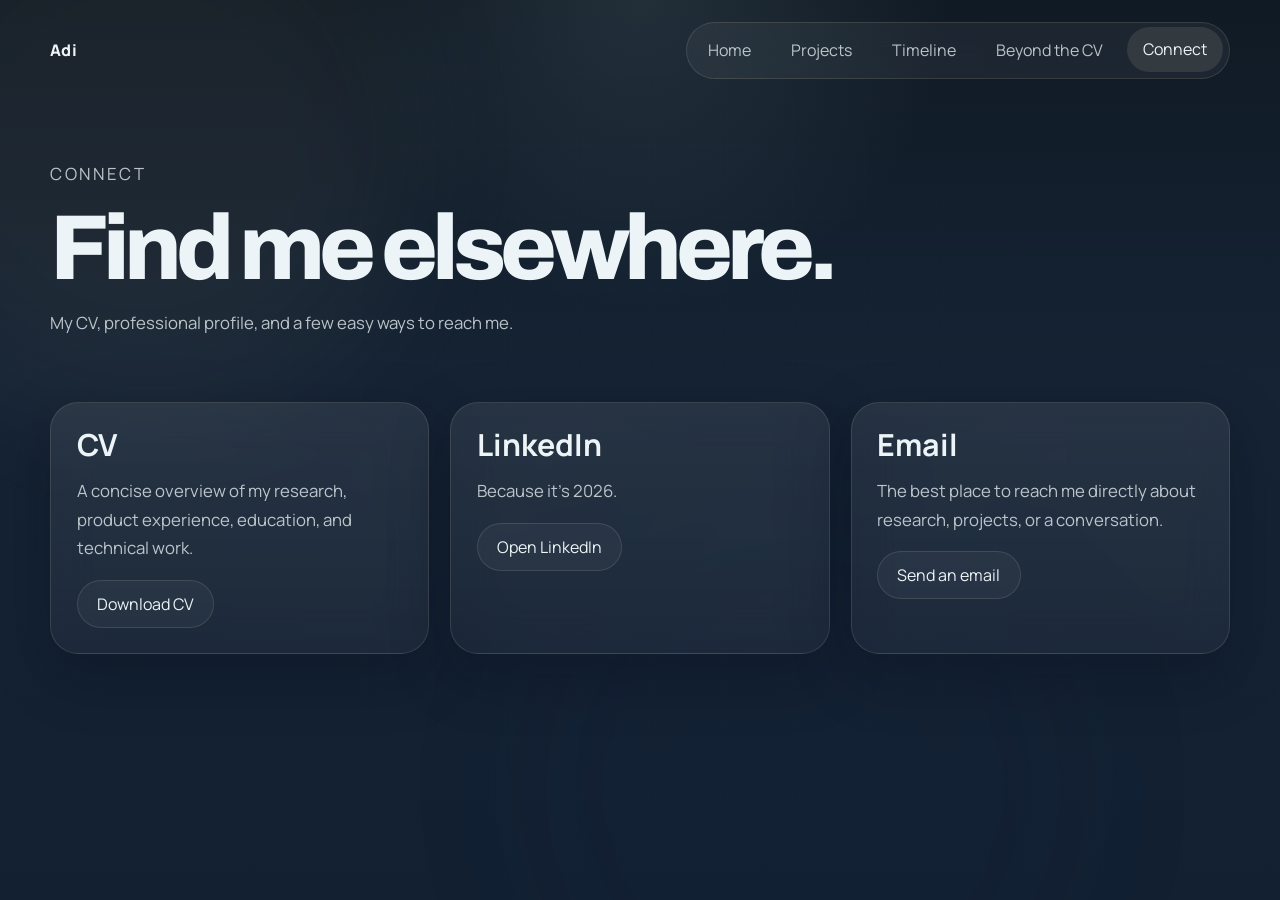
==== connect.html @ ae3ee663 "Updates to pages" ====
<!DOCTYPE html>
<html lang="en">
<head>
  <meta charset="UTF-8">
  <meta name="viewport" content="width=device-width, initial-scale=1.0">
  <title>Connect | Aditya Ravi</title>
  <meta name="description" content="Connect with Aditya Ravi and view his CV, LinkedIn, and other profiles.">
  <link rel="preconnect" href="https://fonts.googleapis.com">
  <link rel="preconnect" href="https://fonts.gstatic.com" crossorigin>
  <link href="https://fonts.googleapis.com/css2?family=Archivo:wght@600;700;800;900&family=Manrope:wght@400;500;700;800&display=swap" rel="stylesheet">
  <link rel="stylesheet" href="styles/site.css">
</head>
<body>
  <div class="background-orb orb-a"></div>
  <div class="background-orb orb-c"></div>
  <div class="background-grid"></div>

  <header class="site-header">
    <a class="wordmark" href="index.html">Adi</a>
    <nav class="site-nav">
      <a href="index.html">Home</a>
      <a href="projects.html">Projects</a>
      <a href="timeline.html">Timeline</a>
      <a href="sources.html">Beyond the CV</a>
      <a class="is-active" href="connect.html">Connect</a>
    </nav>
  </header>

  <main class="section-shell">
    <section class="page-intro">
      <p class="eyebrow">Connect</p>
      <h1>Find me elsewhere.</h1>
      <p>My CV, professional profile, and a few easy ways to reach me.</p>
    </section>

    <section class="sources-grid connect-grid">
      <article class="glass-card source-card">
        <h2>CV</h2>
        <p>A concise overview of my research, product experience, education, and technical work.</p>
        <a class="button button-secondary" href="assets/docs/Aditya-Ravi-CV.docx" download>Download CV</a>
      </article>

      <article class="glass-card source-card">
        <h2>LinkedIn</h2>
        <p>Because it's 2026.</p>
        <a class="button button-secondary" href="https://www.linkedin.com/in/adityaravi0407/" target="_blank" rel="noopener noreferrer">Open LinkedIn</a>
      </article>

      <article class="glass-card source-card">
        <h2>Email</h2>
        <p>The best place to reach me directly about research, projects, or a conversation.</p>
        <a class="button button-secondary" href="mailto:adityar0407@gmail.com">Send an email</a>
      </article>

    </section>
  </main>

  <script src="scripts/site.js"></script>
</body>
</html>
---- styles/site.css ----
:root {
  --cream: #f8ebc0;
  --mist: #8099a3;
  --slate: #5f7889;
  --deep: #284257;
  --navy: #1e284f;
  --ink: #edf4f7;
  --ink-muted: rgba(237, 244, 247, 0.76);
  --surface: rgba(18, 29, 41, 0.58);
  --surface-strong: rgba(13, 22, 32, 0.74);
  --border: rgba(248, 235, 192, 0.12);
  --shadow: 0 20px 60px rgba(7, 12, 18, 0.28);
  --max-width: 1180px;
}

* {
  box-sizing: border-box;
}

html {
  scroll-behavior: smooth;
}

body {
  margin: 0;
  min-height: 100vh;
  font-family: "Manrope", sans-serif;
  color: var(--ink);
  background:
    radial-gradient(circle at top, rgba(128, 153, 163, 0.16), transparent 28%),
    linear-gradient(180deg, #101a24 0%, #152334 42%, #122032 100%);
  overflow-x: hidden;
}

a {
  color: inherit;
  text-decoration: none;
}

.background-grid {
  position: fixed;
  inset: 0;
  background-image:
    linear-gradient(rgba(255, 255, 255, 0.035) 1px, transparent 1px),
    linear-gradient(90deg, rgba(255, 255, 255, 0.035) 1px, transparent 1px);
  background-size: 72px 72px;
  mask-image: radial-gradient(circle at center, black 42%, transparent 88%);
  opacity: 0.26;
  pointer-events: none;
}

.background-orb {
  position: fixed;
  width: 34rem;
  height: 34rem;
  border-radius: 50%;
  filter: blur(70px);
  opacity: 0.25;
  pointer-events: none;
  transform: translate3d(0, 0, 0);
  animation: drift 16s ease-in-out infinite alternate;
}

.orb-a {
  top: -8rem;
  left: -8rem;
  background: rgba(248, 235, 192, 0.2);
}

.orb-b {
  top: 24%;
  right: -10rem;
  background: rgba(95, 120, 137, 0.26);
  animation-duration: 20s;
}

.orb-c {
  bottom: -10rem;
  right: 16%;
  background: rgba(30, 40, 79, 0.36);
}

.orb-d {
  bottom: 8%;
  left: 8%;
  background: rgba(128, 153, 163, 0.2);
  animation-duration: 22s;
}

.site-header,
.site-footer,
.section-shell,
.timeline-shell {
  position: relative;
  z-index: 1;
}

.site-header {
  width: min(calc(100% - 2rem), var(--max-width));
  margin: 0 auto;
  padding: 1.35rem 0 0;
  display: flex;
  align-items: center;
  justify-content: space-between;
}

.wordmark {
  font-weight: 800;
  letter-spacing: 0.03em;
}

.site-nav {
  display: flex;
  gap: 0.5rem;
  padding: 0.35rem;
  border: 1px solid var(--border);
  background: rgba(255, 255, 255, 0.05);
  border-radius: 999px;
  backdrop-filter: blur(16px);
}

.site-nav a {
  padding: 0.7rem 1rem;
  border-radius: 999px;
  color: var(--ink-muted);
  transition: background 180ms ease, color 180ms ease, transform 180ms ease;
}

.site-nav a:hover,
.site-nav a.is-active {
  background: rgba(248, 235, 192, 0.1);
  color: var(--ink);
  transform: translateY(-1px);
}

.section-shell,
.timeline-shell {
  width: min(calc(100% - 2rem), var(--max-width));
  margin: 0 auto;
}

.hero {
  min-height: calc(100vh - 7rem);
  display: grid;
  grid-template-columns: 1.25fr 0.9fr;
  gap: 2rem;
  align-items: center;
  padding: 5rem 0 3rem;
}

.home-hero {
  position: relative;
  z-index: 1;
  min-height: 72vh;
  display: flex;
  align-items: flex-end;
  width: min(calc(100% - 2rem), var(--max-width));
  margin: 1.5rem auto 0;
  padding: 7rem 2.75rem 4rem;
  overflow: hidden;
  border: 1px solid var(--border);
  border-radius: 2rem;
  box-shadow: var(--shadow);
  isolation: isolate;
}

.home-hero-image,
.home-hero-shade {
  position: absolute;
  inset: 0;
  width: 100%;
  height: 100%;
}

.home-hero-image {
  z-index: -2;
  object-fit: cover;
  object-position: center 55%;
  opacity: 0.58;
  animation: photo-breathe 18s ease-in-out infinite alternate;
}

.home-hero-shade {
  z-index: -1;
  background:
    linear-gradient(90deg, rgba(10, 20, 31, 0.9) 0%, rgba(10, 20, 31, 0.65) 58%, rgba(10, 20, 31, 0.34) 100%),
    linear-gradient(0deg, rgba(10, 20, 31, 0.78), transparent 65%);
}

.home-hero-copy {
  max-width: 68rem;
}

.hero h1,
.home-hero h1,
.page-intro h1,
.timeline-hero h1 {
  margin: 0;
  font-family: "Obviously", "Archivo", sans-serif;
  font-weight: 800;
  font-size: clamp(3.2rem, 7.2vw, 6rem);
  line-height: 0.94;
  letter-spacing: -0.065em;
}

.home-hero h1 {
  max-width: 62rem;
  font-size: clamp(3.8rem, 8.2vw, 7.4rem);
}

.home-hero-intro {
  margin: 1.8rem 0 0;
  color: var(--ink-muted);
  font-size: clamp(1.2rem, 2vw, 1.55rem);
  line-height: 1.5;
}

.home-about {
  display: grid;
  grid-template-columns: minmax(0, 1.25fr) minmax(20rem, 0.75fr);
  gap: 2.5rem;
  align-items: start;
  padding: 2rem 0 5rem;
}

.home-bio {
  max-width: 47rem;
}

.home-bio p {
  margin: 0 0 1.35rem;
  color: var(--ink-muted);
  font-size: 1.08rem;
  line-height: 1.8;
}

.home-bio p:first-child {
  color: var(--ink);
  font-size: 1.2rem;
}

.home-about .hero-panel {
  position: sticky;
  top: 2rem;
}

.hero-text,
.page-intro p,
.timeline-hero p,
.feature-card p,
.project-card p,
.source-card p,
.spotlight-copy p {
  color: var(--ink-muted);
  font-size: 1.05rem;
  line-height: 1.7;
}

.eyebrow,
.panel-label,
.timeline-date,
.timeline-kicker,
.project-tag {
  text-transform: uppercase;
  letter-spacing: 0.16em;
  font-size: 0.75rem;
}

.eyebrow,
.project-tag,
.timeline-date {
  color: var(--cream);
}

.hero-actions {
  display: flex;
  flex-wrap: wrap;
  gap: 0.9rem;
  margin-top: 1.8rem;
}

.button {
  display: inline-flex;
  align-items: center;
  justify-content: center;
  font: inherit;
  color: inherit;
  cursor: pointer;
  min-height: 2.85rem;
  padding: 0.75rem 1.2rem;
  border-radius: 999px;
  border: 1px solid transparent;
  transition: transform 180ms ease, background 180ms ease, border-color 180ms ease;
}

.button:hover {
  transform: translateY(-2px);
}

.button-primary {
  background: var(--cream);
  color: #1a2430;
}

.button-secondary {
  background: rgba(255, 255, 255, 0.04);
  border-color: var(--border);
}

.gallery-modal {
  width: min(92vw, 72rem);
  max-height: 90vh;
  padding: 0;
  overflow: hidden;
  color: var(--ink);
  background: rgba(12, 22, 32, 0.94);
  border: 1px solid rgba(248, 235, 192, 0.2);
  border-radius: 2rem;
  box-shadow: 0 32px 100px rgba(4, 9, 15, 0.72);
}

.gallery-modal::backdrop {
  background: rgba(5, 11, 18, 0.78);
  backdrop-filter: blur(12px);
}

.gallery-modal[open] {
  animation: gallery-in 300ms ease both;
}

.gallery-modal-inner {
  max-height: 90vh;
  padding: 1.5rem;
  overflow-y: auto;
}

.gallery-header {
  position: sticky;
  top: -1.5rem;
  z-index: 2;
  display: flex;
  align-items: center;
  justify-content: space-between;
  gap: 1rem;
  margin: -1.5rem -1.5rem 1.5rem;
  padding: 1.5rem;
  background: linear-gradient(180deg, rgba(12, 22, 32, 0.98), rgba(12, 22, 32, 0.9));
  backdrop-filter: blur(18px);
}

.gallery-header h2 {
  margin: 0.35rem 0 0;
  font-family: "Obviously", "Archivo", sans-serif;
  font-size: clamp(1.8rem, 4vw, 3rem);
  letter-spacing: -0.04em;
}

.gallery-header .eyebrow {
  margin: 0;
}

.gallery-close {
  flex: 0 0 auto;
  width: 3rem;
  height: 3rem;
  border: 1px solid var(--border);
  border-radius: 50%;
  color: var(--ink);
  background: rgba(255, 255, 255, 0.07);
  font: inherit;
  font-size: 1.8rem;
  line-height: 1;
  cursor: pointer;
  transition: transform 180ms ease, background 180ms ease;
}

.gallery-close:hover {
  transform: rotate(6deg) scale(1.05);
  background: rgba(248, 235, 192, 0.14);
}

.hiking-gallery {
  display: grid;
  grid-template-columns: 1.2fr 0.8fr;
  grid-auto-rows: 18rem;
  gap: 1rem;
}

.gallery-photo {
  margin: 0;
  overflow: hidden;
  border-radius: 1.25rem;
  background: var(--surface-strong);
}

.gallery-photo-tall {
  grid-row: span 2;
}

.gallery-photo img {
  display: block;
  width: 100%;
  height: 100%;
  object-fit: cover;
  transition: transform 700ms cubic-bezier(0.2, 0.7, 0.2, 1);
}

.gallery-photo:hover img {
  transform: scale(1.025);
}

.teams-modal {
  width: min(92vw, 56rem);
}

.teams-grid {
  display: grid;
  grid-template-columns: repeat(2, minmax(0, 1fr));
  gap: 1rem;
}

.team-card {
  display: grid;
  gap: 1rem;
  margin: 0;
  padding: 2rem;
  text-align: center;
  background:
    radial-gradient(circle at top, rgba(248, 235, 192, 0.1), transparent 55%),
    rgba(255, 255, 255, 0.045);
  border: 1px solid var(--border);
  border-radius: 1.5rem;
}

.team-logo-wrap {
  display: grid;
  place-items: center;
  min-height: 18rem;
}

.team-logo-wrap img {
  display: block;
  width: min(100%, 14rem);
  height: 15rem;
  object-fit: contain;
  filter: drop-shadow(0 18px 24px rgba(2, 8, 14, 0.35));
}

.team-card figcaption {
  font-family: "Obviously", "Archivo", sans-serif;
  font-size: 1.35rem;
  font-weight: 700;
}

.teams-caption {
  margin: 1.5rem 0 0;
  color: var(--cream);
  font-size: clamp(1.25rem, 3vw, 1.8rem);
  font-weight: 700;
  text-align: center;
}

body.gallery-is-open {
  overflow: hidden;
}

.glass-card {
  background: linear-gradient(180deg, rgba(255, 255, 255, 0.08), rgba(255, 255, 255, 0.04));
  border: 1px solid var(--border);
  box-shadow: var(--shadow);
  backdrop-filter: blur(22px);
}

.hero-panel,
.feature-card,
.project-card,
.source-card,
.timeline-card {
  border-radius: 1.75rem;
}

.hero-panel {
  padding: 1.6rem;
}

.stat-list {
  list-style: none;
  padding: 0;
  margin: 1.2rem 0 0;
  display: grid;
  gap: 1rem;
}

.stat-title {
  display: block;
  margin-bottom: 0.35rem;
  font-weight: 700;
}

.stat-copy {
  color: var(--ink-muted);
  line-height: 1.6;
}

.section-grid,
.sources-grid {
  display: grid;
  grid-template-columns: repeat(3, 1fr);
  gap: 1.3rem;
  padding: 1rem 0 4rem;
}

.feature-card,
.source-card {
  padding: 1.6rem;
}

.page-home .section-grid {
  padding-top: 3rem;
}

.page-home .feature-card {
  min-height: 15rem;
  display: flex;
  flex-direction: column;
  justify-content: space-between;
}

.page-home .feature-card > p:last-child {
  margin-bottom: 0;
  color: var(--ink);
  font-size: 1.08rem;
}

.spotlight {
  position: relative;
  display: grid;
  grid-template-columns: 1.2fr 0.8fr;
  gap: 1.5rem;
  align-items: center;
  padding: 2rem 0 5rem;
}

.spotlight-photo {
  min-height: 34rem;
  padding: 3rem;
  overflow: hidden;
  align-items: end;
  border: 1px solid var(--border);
  border-radius: 2rem;
  box-shadow: var(--shadow);
  isolation: isolate;
  margin-bottom: 4rem;
}

.spotlight-image,
.spotlight-shade {
  position: absolute;
  inset: 0;
  width: 100%;
  height: 100%;
}

.spotlight-image {
  z-index: -2;
  object-fit: cover;
  object-position: center;
}

.spotlight-shade {
  z-index: -1;
  background:
    linear-gradient(90deg, rgba(9, 18, 28, 0.92) 0%, rgba(9, 18, 28, 0.72) 55%, rgba(9, 18, 28, 0.34) 100%),
    linear-gradient(0deg, rgba(9, 18, 28, 0.76), transparent 72%);
}

.spotlight-photo .spotlight-copy p,
.spotlight-photo .spotlight-next p {
  color: rgba(237, 244, 247, 0.86);
}

.spotlight-next {
  padding: 1.6rem;
  border-left: 1px solid var(--border);
}

.spotlight-next p {
  margin: 0 0 0.65rem;
  color: var(--ink-muted);
}

.text-link {
  display: inline-flex;
  gap: 0.55rem;
  align-items: center;
  color: var(--cream);
  font-weight: 700;
}

.text-link span {
  transition: transform 180ms ease;
}

.text-link:hover span {
  transform: translateX(0.3rem);
}

.page-intro,
.timeline-hero {
  padding: 4rem 0 2rem;
  max-width: 56rem;
}

.timeline-arc {
  display: grid;
  grid-template-columns: repeat(3, 1fr);
  gap: 0.75rem;
  margin-top: 2rem;
}

.timeline-arc span {
  display: flex;
  align-items: center;
  gap: 0.65rem;
  padding: 0.85rem 1rem;
  border: 1px solid var(--border);
  border-radius: 999px;
  background: rgba(255, 255, 255, 0.045);
  color: var(--ink-muted);
  font-size: 0.86rem;
}

.timeline-arc b {
  color: var(--cream);
  font-size: 0.72rem;
  letter-spacing: 0.12em;
}

.project-stack {
  display: grid;
  grid-template-columns: repeat(2, 1fr);
  gap: 1.3rem;
  padding-bottom: 4rem;
}

.project-card {
  padding: 1.7rem;
  min-height: 16rem;
}

.timeline-shell {
  padding: 1rem 0 6rem;
  display: grid;
  gap: 2rem;
}

.timeline-line {
  position: fixed;
  left: 50%;
  top: 0;
  width: 1px;
  height: 100vh;
  background: linear-gradient(180deg, transparent, rgba(248, 235, 192, 0.42), transparent);
  opacity: 0.5;
  pointer-events: none;
}

.timeline-item {
  position: relative;
  min-height: 74vh;
  display: grid;
  grid-template-columns: 1fr 1fr;
  align-items: center;
  gap: 2rem;
  opacity: 0.38;
  transform: scale(0.96);
  transition: opacity 500ms ease, transform 500ms ease;
}

.timeline-item-photo {
  width: 100vw;
  max-width: none;
  margin-left: calc(50% - 50vw);
  padding: 4rem max(2rem, calc((100vw - var(--max-width)) / 2));
  min-height: 100vh;
  overflow: hidden;
  isolation: isolate;
  opacity: 0.78;
}

.timeline-item-photo.is-visible {
  opacity: 1;
}

.timeline-backdrop,
.timeline-photo-shade {
  position: absolute;
  inset: 0;
  width: 100%;
  height: 100%;
}

.timeline-backdrop {
  z-index: -2;
  object-fit: cover;
  object-position: center;
  opacity: 0.7;
  transform: scale(1.015);
  transition: transform 1.2s ease;
}

.timeline-item-photo.is-visible .timeline-backdrop {
  transform: scale(1);
}

.timeline-photo-shade {
  z-index: -1;
  background:
    linear-gradient(90deg, rgba(8, 17, 28, 0.82), rgba(8, 17, 28, 0.44) 50%, rgba(8, 17, 28, 0.76)),
    linear-gradient(0deg, rgba(8, 17, 28, 0.78), transparent 58%, rgba(8, 17, 28, 0.55));
}

.timeline-item:nth-child(even) .timeline-meta {
  order: 2;
  text-align: left;
}

.timeline-item:nth-child(even) .timeline-card {
  order: 1;
}

.timeline-item.is-visible {
  opacity: 1;
  transform: scale(1);
}

.timeline-meta {
  padding: 0 2rem;
}

.timeline-kicker {
  display: block;
  color: var(--ink-muted);
  margin-top: 0.65rem;
}

.timeline-card {
  padding: 2rem;
  position: relative;
  overflow: hidden;
}

.timeline-card-with-photo {
  padding: 0;
}

.timeline-card-image {
  display: block;
  width: 100%;
  height: 25rem;
  object-fit: cover;
  object-position: center 38%;
}

.timeline-card-copy {
  padding: 1.7rem 2rem 2rem;
}

.timeline-item-cariad .timeline-photo-shade {
  background:
    linear-gradient(90deg, rgba(8, 17, 28, 0.86), rgba(8, 17, 28, 0.5) 50%, rgba(8, 17, 28, 0.78)),
    linear-gradient(0deg, rgba(8, 17, 28, 0.86), transparent 55%, rgba(8, 17, 28, 0.5));
}

.timeline-item-cariad .timeline-card-image {
  height: 22rem;
}

.timeline-item-cariad-manager .timeline-backdrop {
  object-position: center 48%;
}

.timeline-item-cariad-manager .timeline-card-image {
  object-position: center 65%;
}

.timeline-item-cariad-analyst .timeline-backdrop {
  object-position: center 42%;
}

.timeline-item-cariad-analyst .timeline-card-image {
  object-position: center 55%;
}

.timeline-card::after {
  content: "";
  position: absolute;
  inset: auto -15% -45% auto;
  width: 16rem;
  height: 16rem;
  border-radius: 50%;
  background: radial-gradient(circle, rgba(248, 235, 192, 0.18), transparent 68%);
}

.timeline-card h2,
.feature-card h2,
.project-card h2,
.source-card h2,
.spotlight-copy h2 {
  margin: 0 0 0.9rem;
  font-size: 1.9rem;
  line-height: 1.05;
}

.site-footer {
  width: min(calc(100% - 2rem), var(--max-width));
  margin: 0 auto;
  padding: 0 0 2rem;
  color: var(--ink-muted);
}

body[data-theme="cream"] {
  background: linear-gradient(180deg, #141d26 0%, #213141 40%, #182634 100%);
}

body[data-theme="mist"] {
  background: linear-gradient(180deg, #101a24 0%, #1d3142 38%, #152435 100%);
}

body[data-theme="slate"] {
  background: linear-gradient(180deg, #11202a 0%, #20384a 38%, #17283a 100%);
}

body[data-theme="deep"] {
  background: linear-gradient(180deg, #101623 0%, #19324a 40%, #132138 100%);
}

body[data-theme="navy"] {
  background: linear-gradient(180deg, #0f1525 0%, #1b2550 42%, #121b36 100%);
}

@keyframes drift {
  from {
    transform: translate3d(0, 0, 0) scale(1);
  }
  to {
    transform: translate3d(1.5rem, -1.5rem, 0) scale(1.08);
  }
}

@keyframes photo-breathe {
  from {
    transform: scale(1);
  }
  to {
    transform: scale(1.025);
  }
}

@keyframes gallery-in {
  from {
    opacity: 0;
    transform: translateY(1.5rem) scale(0.98);
  }
  to {
    opacity: 1;
    transform: translateY(0) scale(1);
  }
}

@media (max-width: 960px) {
  .site-header,
  .hero,
  .home-about,
  .spotlight,
  .section-grid,
  .project-stack,
  .sources-grid,
  .timeline-item {
    grid-template-columns: 1fr;
  }

  .site-header {
    flex-direction: column;
    gap: 1rem;
  }

  .site-nav {
    width: 100%;
    justify-content: center;
    flex-wrap: wrap;
    border-radius: 1.25rem;
  }

  .hero {
    min-height: auto;
    padding-top: 3rem;
  }

  .home-hero {
    min-height: auto;
    padding: 6rem 1.5rem 3.5rem;
  }

  .home-about .hero-panel {
    position: static;
  }

  .timeline-arc {
    grid-template-columns: 1fr;
  }

  .spotlight-next {
    border-left: 0;
    border-top: 1px solid var(--border);
    padding: 1.5rem 0 0;
  }

  .timeline-line {
    left: 1.2rem;
  }

  .timeline-item,
  .timeline-item:nth-child(even) .timeline-meta,
  .timeline-item:nth-child(even) .timeline-card {
    min-height: auto;
    order: initial;
  }

  .timeline-item-photo {
    width: 100vw;
    margin-left: calc(50% - 50vw);
    padding: 4rem 1rem;
  }

  .timeline-meta,
  .timeline-card {
    margin-left: 2rem;
  }

  .timeline-card-image {
    height: 22rem;
  }

  .timeline-item-cariad .timeline-card-image {
    height: 20rem;
  }
}

@media (max-width: 640px) {
  .hero h1,
  .home-hero h1,
  .page-intro h1,
  .timeline-hero h1 {
    font-size: clamp(2.8rem, 17vw, 4.2rem);
  }

  .site-nav {
    gap: 0.25rem;
  }

  .site-nav a {
    padding: 0.65rem 0.8rem;
    font-size: 0.92rem;
  }

  .home-hero {
    width: calc(100% - 1rem);
    margin-top: 0.75rem;
    border-radius: 1.5rem;
  }

  .spotlight-photo {
    min-height: 38rem;
    padding: 1.5rem;
    border-radius: 1.5rem;
  }

  .timeline-card-image {
    height: 19rem;
  }

  .gallery-modal {
    width: calc(100vw - 1rem);
    max-height: calc(100vh - 1rem);
    border-radius: 1.5rem;
  }

  .gallery-modal-inner {
    max-height: calc(100vh - 1rem);
    padding: 1rem;
  }

  .gallery-header {
    top: -1rem;
    margin: -1rem -1rem 1rem;
    padding: 1rem;
  }

  .hiking-gallery {
    grid-template-columns: 1fr;
    grid-auto-rows: 24rem;
  }

  .teams-grid {
    grid-template-columns: 1fr;
  }

  .team-logo-wrap {
    min-height: 14rem;
  }

  .team-logo-wrap img {
    height: 12rem;
  }

  .gallery-photo-tall {
    grid-row: auto;
  }
}

@media (prefers-reduced-motion: reduce) {
  .home-hero-image {
    animation: none;
  }

  .timeline-backdrop {
    transition: none;
  }

  .gallery-modal[open] {
    animation: none;
  }

  .gallery-photo img {
    transition: none;
  }
}
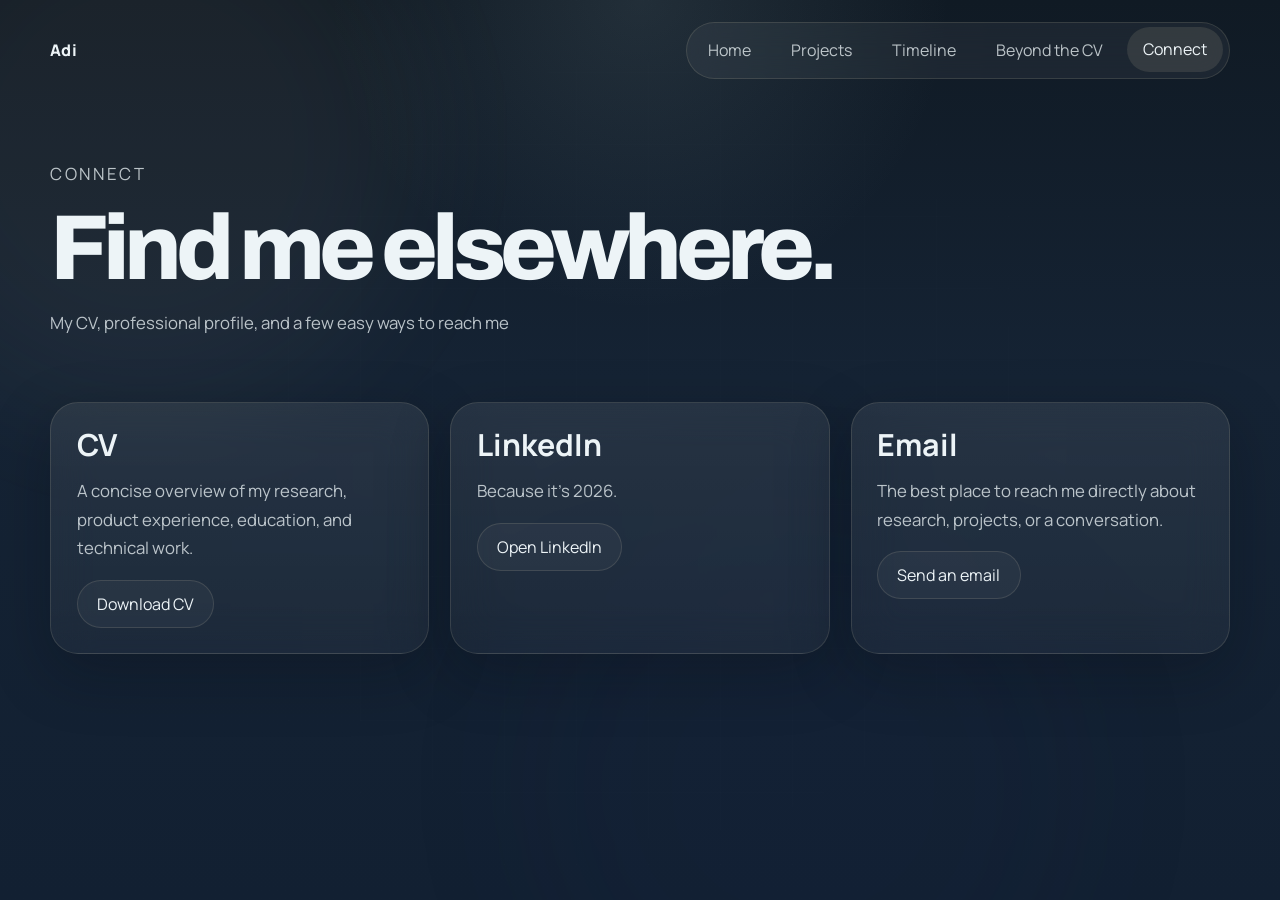
==== commit 4efe8a91: "Removed . from headings" ====
--- a/connect.html
+++ b/connect.html
@@ -30,7 +30,7 @@
     <section class="page-intro">
       <p class="eyebrow">Connect</p>
       <h1>Find me elsewhere.</h1>
-      <p>My CV, professional profile, and a few easy ways to reach me.</p>
+      <p>My CV, professional profile, and a few easy ways to reach me</p>
     </section>
 
     <section class="sources-grid connect-grid">
--- a/styles/site.css
+++ b/styles/site.css
@@ -381,20 +381,28 @@
 
 .hiking-gallery {
   display: grid;
-  grid-template-columns: 1.2fr 0.8fr;
+  grid-template-columns: repeat(2, minmax(0, 1fr));
   grid-auto-rows: 18rem;
+  grid-auto-flow: dense;
   gap: 1rem;
 }
 
 .gallery-photo {
+  position: relative;
   margin: 0;
   overflow: hidden;
   border-radius: 1.25rem;
   background: var(--surface-strong);
+  cursor: pointer;
+  outline: none;
 }
 
 .gallery-photo-tall {
   grid-row: span 2;
+}
+
+.gallery-photo-wide {
+  grid-column: span 1;
 }
 
 .gallery-photo img {
@@ -407,6 +415,31 @@
 
 .gallery-photo:hover img {
   transform: scale(1.025);
+}
+
+.gallery-photo figcaption {
+  position: absolute;
+  inset: auto 0 0;
+  padding: 3.5rem 1.25rem 1.15rem;
+  color: var(--ink);
+  font-size: 0.95rem;
+  font-weight: 700;
+  background: linear-gradient(transparent, rgba(5, 12, 20, 0.9));
+  opacity: 0;
+  transform: translateY(0.75rem);
+  transition: opacity 220ms ease, transform 220ms ease;
+  pointer-events: none;
+}
+
+.gallery-photo:hover figcaption,
+.gallery-photo:focus-visible figcaption,
+.gallery-photo.is-caption-visible figcaption {
+  opacity: 1;
+  transform: translateY(0);
+}
+
+.gallery-photo:focus-visible {
+  box-shadow: inset 0 0 0 3px var(--cream);
 }
 
 .teams-modal {
@@ -523,11 +556,16 @@
   min-height: 15rem;
   display: flex;
   flex-direction: column;
-  justify-content: space-between;
+  justify-content: flex-start;
+  gap: 0.9rem;
+}
+
+.page-home .feature-card .eyebrow {
+  margin: 0;
 }
 
 .page-home .feature-card > p:last-child {
-  margin-bottom: 0;
+  margin: 0;
   color: var(--ink);
   font-size: 1.08rem;
 }
@@ -1017,6 +1055,10 @@
   .gallery-photo-tall {
     grid-row: auto;
   }
+
+  .gallery-photo-wide {
+    grid-column: auto;
+  }
 }
 
 @media (prefers-reduced-motion: reduce) {
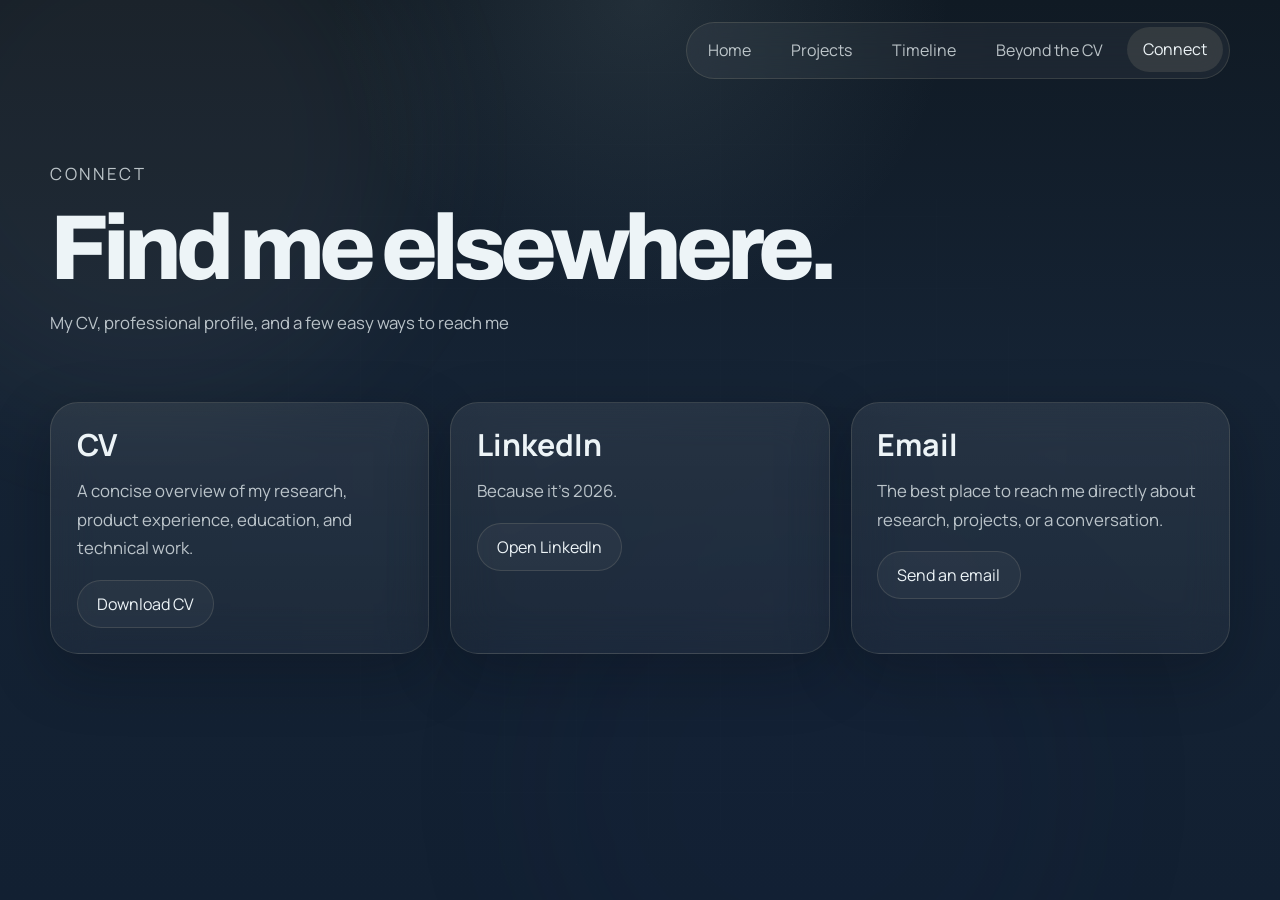
==== commit 9744549b: "Updates" ====
--- a/connect.html
+++ b/connect.html
@@ -16,7 +16,6 @@
   <div class="background-grid"></div>
 
   <header class="site-header">
-    <a class="wordmark" href="index.html">Adi</a>
     <nav class="site-nav">
       <a href="index.html">Home</a>
       <a href="projects.html">Projects</a>
@@ -37,7 +36,7 @@
       <article class="glass-card source-card">
         <h2>CV</h2>
         <p>A concise overview of my research, product experience, education, and technical work.</p>
-        <a class="button button-secondary" href="assets/docs/Aditya-Ravi-CV.docx" download>Download CV</a>
+        <a class="button button-secondary" href="assets/docs/Aditya Ravi June 2026.pdf" download>Download CV</a>
       </article>
 
       <article class="glass-card source-card">
--- a/styles/site.css
+++ b/styles/site.css
@@ -101,12 +101,7 @@
   padding: 1.35rem 0 0;
   display: flex;
   align-items: center;
-  justify-content: space-between;
-}
-
-.wordmark {
-  font-weight: 800;
-  letter-spacing: 0.03em;
+  justify-content: flex-end;
 }
 
 .site-nav {
@@ -208,13 +203,6 @@
   font-size: clamp(3.8rem, 8.2vw, 7.4rem);
 }
 
-.home-hero-intro {
-  margin: 1.8rem 0 0;
-  color: var(--ink-muted);
-  font-size: clamp(1.2rem, 2vw, 1.55rem);
-  line-height: 1.5;
-}
-
 .home-about {
   display: grid;
   grid-template-columns: minmax(0, 1.25fr) minmax(20rem, 0.75fr);
@@ -649,31 +637,6 @@
   max-width: 56rem;
 }
 
-.timeline-arc {
-  display: grid;
-  grid-template-columns: repeat(3, 1fr);
-  gap: 0.75rem;
-  margin-top: 2rem;
-}
-
-.timeline-arc span {
-  display: flex;
-  align-items: center;
-  gap: 0.65rem;
-  padding: 0.85rem 1rem;
-  border: 1px solid var(--border);
-  border-radius: 999px;
-  background: rgba(255, 255, 255, 0.045);
-  color: var(--ink-muted);
-  font-size: 0.86rem;
-}
-
-.timeline-arc b {
-  color: var(--cream);
-  font-size: 0.72rem;
-  letter-spacing: 0.12em;
-}
-
 .project-stack {
   display: grid;
   grid-template-columns: repeat(2, 1fr);
@@ -684,28 +647,68 @@
 .project-card {
   padding: 1.7rem;
   min-height: 16rem;
+  display: flex;
+  flex-direction: column;
+}
+
+.project-actions {
+  display: flex;
+  flex-wrap: wrap;
+  gap: 0.75rem;
+  margin-top: auto;
+  padding-top: 1.25rem;
 }
 
 .timeline-shell {
   padding: 1rem 0 6rem;
   display: grid;
-  gap: 2rem;
-}
-
-.timeline-line {
-  position: fixed;
-  left: 50%;
-  top: 0;
-  width: 1px;
-  height: 100vh;
-  background: linear-gradient(180deg, transparent, rgba(248, 235, 192, 0.42), transparent);
-  opacity: 0.5;
-  pointer-events: none;
+  gap: 1.25rem;
+}
+
+.timeline-chapter {
+  position: relative;
+  z-index: 2;
+  max-width: 46rem;
+  margin: 5rem auto 2rem;
+  padding: 2.25rem;
+  text-align: center;
+  border: 1px solid var(--border);
+  border-radius: 2rem;
+  background: rgba(13, 22, 32, 0.76);
+  box-shadow: var(--shadow);
+  backdrop-filter: blur(22px);
+}
+
+.timeline-shell > .timeline-chapter:first-child {
+  margin-top: 1rem;
+}
+
+.timeline-chapter span {
+  color: var(--cream);
+  font-size: 0.75rem;
+  font-weight: 800;
+  letter-spacing: 0.16em;
+  text-transform: uppercase;
+}
+
+.timeline-chapter h2 {
+  margin: 0.55rem 0 0.7rem;
+  font-family: "Obviously", "Archivo", sans-serif;
+  font-size: clamp(2.3rem, 5vw, 4.5rem);
+  line-height: 0.95;
+  letter-spacing: -0.055em;
+}
+
+.timeline-chapter p {
+  max-width: 35rem;
+  margin: 0 auto;
+  color: var(--ink-muted);
+  line-height: 1.65;
 }
 
 .timeline-item {
   position: relative;
-  min-height: 74vh;
+  min-height: 56vh;
   display: grid;
   grid-template-columns: 1fr 1fr;
   align-items: center;
@@ -715,12 +718,25 @@
   transition: opacity 500ms ease, transform 500ms ease;
 }
 
+.timeline-item::before {
+  content: "";
+  position: absolute;
+  z-index: 0;
+  top: 8%;
+  bottom: 8%;
+  left: 50%;
+  width: 1px;
+  background: linear-gradient(180deg, transparent, rgba(248, 235, 192, 0.42) 18%, rgba(248, 235, 192, 0.42) 82%, transparent);
+  opacity: 0.5;
+  pointer-events: none;
+}
+
 .timeline-item-photo {
   width: 100vw;
   max-width: none;
   margin-left: calc(50% - 50vw);
-  padding: 4rem max(2rem, calc((100vw - var(--max-width)) / 2));
-  min-height: 100vh;
+  padding: 3rem max(2rem, calc((100vw - var(--max-width)) / 2));
+  min-height: 78vh;
   overflow: hidden;
   isolation: isolate;
   opacity: 0.78;
@@ -758,13 +774,21 @@
     linear-gradient(0deg, rgba(8, 17, 28, 0.78), transparent 58%, rgba(8, 17, 28, 0.55));
 }
 
-.timeline-item:nth-child(even) .timeline-meta {
+.timeline-meta {
   order: 2;
+}
+
+.timeline-card {
+  order: 1;
+}
+
+.timeline-item:nth-of-type(even) .timeline-meta {
+  order: 1;
   text-align: left;
 }
 
-.timeline-item:nth-child(even) .timeline-card {
-  order: 1;
+.timeline-item:nth-of-type(even) .timeline-card {
+  order: 2;
 }
 
 .timeline-item.is-visible {
@@ -773,6 +797,8 @@
 }
 
 .timeline-meta {
+  position: relative;
+  z-index: 1;
   padding: 0 2rem;
 }
 
@@ -783,6 +809,7 @@
 }
 
 .timeline-card {
+  z-index: 1;
   padding: 2rem;
   position: relative;
   overflow: hidden;
@@ -795,7 +822,7 @@
 .timeline-card-image {
   display: block;
   width: 100%;
-  height: 25rem;
+  height: 20rem;
   object-fit: cover;
   object-position: center 38%;
 }
@@ -811,7 +838,49 @@
 }
 
 .timeline-item-cariad .timeline-card-image {
-  height: 22rem;
+  height: 18rem;
+}
+
+.timeline-item-uw .timeline-backdrop {
+  object-position: center 78%;
+}
+
+.timeline-item-uw .timeline-card-image {
+  object-position: center 72%;
+}
+
+.back-to-top {
+  position: fixed;
+  z-index: 20;
+  right: 0.75rem;
+  bottom: 1.25rem;
+  display: grid;
+  place-items: center;
+  width: 2.75rem;
+  height: 2.75rem;
+  padding: 0;
+  color: var(--ink);
+  background: rgba(18, 29, 41, 0.7);
+  border: 1px solid var(--border);
+  border-radius: 50%;
+  box-shadow: 0 12px 30px rgba(5, 10, 16, 0.28);
+  backdrop-filter: blur(14px);
+  cursor: pointer;
+  opacity: 0;
+  transform: translateY(0.75rem);
+  pointer-events: none;
+  transition: opacity 180ms ease, transform 180ms ease, background 180ms ease;
+}
+
+.back-to-top.is-visible {
+  opacity: 0.78;
+  transform: translateY(0);
+  pointer-events: auto;
+}
+
+.back-to-top:hover {
+  opacity: 1;
+  background: rgba(40, 66, 87, 0.92);
 }
 
 .timeline-item-cariad-manager .timeline-backdrop {
@@ -919,8 +988,7 @@
   }
 
   .site-header {
-    flex-direction: column;
-    gap: 1rem;
+    justify-content: center;
   }
 
   .site-nav {
@@ -944,31 +1012,34 @@
     position: static;
   }
 
-  .timeline-arc {
-    grid-template-columns: 1fr;
-  }
-
   .spotlight-next {
     border-left: 0;
     border-top: 1px solid var(--border);
     padding: 1.5rem 0 0;
   }
 
-  .timeline-line {
+  .timeline-item::before {
     left: 1.2rem;
+    top: 5%;
+    bottom: 5%;
   }
 
   .timeline-item,
-  .timeline-item:nth-child(even) .timeline-meta,
-  .timeline-item:nth-child(even) .timeline-card {
+  .timeline-item:nth-of-type(even) .timeline-meta,
+  .timeline-item:nth-of-type(even) .timeline-card {
     min-height: auto;
+    order: initial;
+  }
+
+  .timeline-meta,
+  .timeline-card {
     order: initial;
   }
 
   .timeline-item-photo {
     width: 100vw;
     margin-left: calc(50% - 50vw);
-    padding: 4rem 1rem;
+    padding: 2.75rem 1rem;
   }
 
   .timeline-meta,
@@ -977,11 +1048,11 @@
   }
 
   .timeline-card-image {
-    height: 22rem;
+    height: 19rem;
   }
 
   .timeline-item-cariad .timeline-card-image {
-    height: 20rem;
+    height: 18rem;
   }
 }
 
@@ -1015,7 +1086,20 @@
   }
 
   .timeline-card-image {
-    height: 19rem;
+    height: 17rem;
+  }
+
+  .timeline-chapter {
+    margin: 3.5rem 1rem 1.5rem;
+    padding: 1.75rem 1.25rem;
+    border-radius: 1.5rem;
+  }
+
+  .back-to-top {
+    right: 0.4rem;
+    bottom: 0.75rem;
+    width: 2.5rem;
+    height: 2.5rem;
   }
 
   .gallery-modal {
